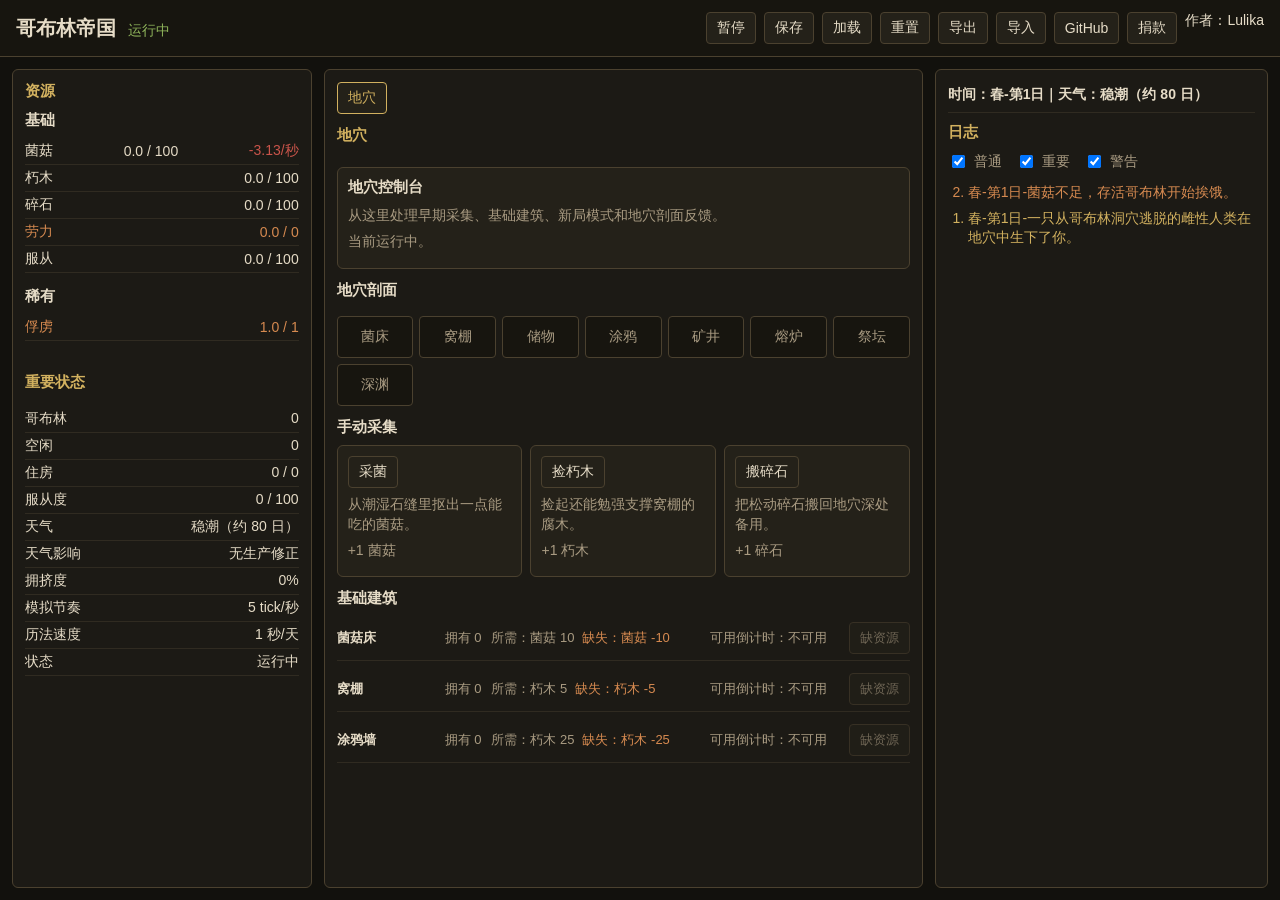
==== game/index.html @ 1c4b165a "天气系统" ====
<!doctype html>
<html lang="zh-CN">
<head>
    <meta charset="utf-8">
    <meta name="viewport" content="width=device-width, initial-scale=1">
    <title>哥布林帝国</title>
    <link rel="stylesheet" href="styles/main.css">
</head>
<body>
    <div class="app-shell">
        <header class="topbar">
            <div class="brand-block">
                <h1>哥布林帝国</h1>
                <span id="run-status" class="run-status">运行中</span>
            </div>
            <nav class="toolbar" aria-label="全局工具栏">
                <button id="pause-toggle" type="button">暂停</button>
                <button id="save-game" type="button">保存</button>
                <button id="load-game" type="button">加载</button>
                <button id="reset-save" type="button">重置</button>
                <button id="export-save" type="button">导出</button>
                <button id="import-save" type="button">导入</button>
                <a href="https://github.com/pokemonchw/goblin_empire" target="_blank" rel="noreferrer">GitHub</a>
                <a href="https://ifdian.net/a/byayoi" target="_blank" rel="noreferrer">捐款</a>
                <span>作者：Lulika</span>
            </nav>
        </header>

        <main class="layout">
            <aside class="panel sidebar-left" aria-label="资源与状态">
                <section>
                    <h2>资源</h2>
                    <div id="resource-list" class="resource-list"></div>
                </section>
                <section>
                    <h2>重要状态</h2>
                    <dl id="status-list" class="status-list"></dl>
                </section>
            </aside>

            <section class="panel center-stage" aria-label="管理标签页">
                <div id="tab-list" class="tab-list" role="tablist"></div>
                <div id="tab-content" class="tab-content"></div>
            </section>

            <aside class="panel sidebar-right" aria-label="日志与事件">
                <section>
                    <div id="log-date" class="log-date" aria-label="当前时间"></div>
                    <h2>日志</h2>
                    <label class="filter-row">
                        <input id="show-normal-logs" type="checkbox" checked>
                        普通
                    </label>
                    <label class="filter-row">
                        <input id="show-important-logs" type="checkbox" checked>
                        重要
                    </label>
                    <label class="filter-row">
                        <input id="show-warning-logs" type="checkbox" checked>
                        警告
                    </label>
                    <ol id="log-list" class="log-list"></ol>
                </section>
            </aside>
        </main>
    </div>

    <script src="scripts/contracts.js"></script>
    <script src="data/ids.js"></script>
    <script src="data/text.js"></script>
    <script src="systems/pricing.js"></script>
    <script src="data/definitions.js"></script>
    <script src="systems/calendar.js"></script>
    <script src="systems/weather.js"></script>
    <script src="state/initialState.js"></script>
    <script src="state/save.js"></script>
    <script src="systems/simulation.js"></script>
    <script src="systems/unlocks.js"></script>
    <script src="systems/policies.js"></script>
    <script src="systems/pacts.js"></script>
    <script src="systems/resources.js"></script>
    <script src="systems/buildings.js"></script>
    <script src="systems/population.js"></script>
    <script src="systems/jobs.js"></script>
    <script src="systems/technology.js"></script>
    <script src="systems/production.js"></script>
    <script src="systems/crafting.js"></script>
    <script src="systems/events.js"></script>
    <script src="systems/captives.js"></script>
    <script src="systems/diplomacy.js"></script>
    <script src="systems/raids.js"></script>
    <script src="systems/rituals.js"></script>
    <script src="systems/expeditions.js"></script>
    <script src="systems/prestige.js"></script>
    <script src="systems/challenges.js"></script>
    <script src="systems/resourceFlows.js"></script>
    <script src="ui/render.js"></script>
    <script src="ui/events.js"></script>
    <script src="scripts/main.js"></script>
</body>
</html>
---- game/styles/main.css ----
/* 地穴控制台整体布局：负责静态原型的三栏管理界面。 */
:root {
    --color-bg: #12110d;
    --color-panel: #1c1a15;
    --color-panel-soft: #242119;
    --color-border: #4b412f;
    --color-text: #e6dcc7;
    --color-muted: #a99b82;
    --color-accent: #8eb35a;
    --color-warn: #d68a50;
    --color-danger: #c9544a;
    --color-link: #d2b15f;
    --font-main: Arial, "Microsoft YaHei", sans-serif;
}

* {
    box-sizing: border-box;
}

body {
    margin: 0;
    min-height: 100vh;
    background: var(--color-bg);
    color: var(--color-text);
    font-family: var(--font-main);
    font-size: 14px;
}

button,
input {
    font: inherit;
}

button,
a {
    min-height: 32px;
    border: 1px solid var(--color-border);
    border-radius: 4px;
    background: var(--color-panel-soft);
    color: var(--color-text);
    text-decoration: none;
}

button {
    padding: 6px 10px;
    cursor: pointer;
    max-width: 100%;
    overflow-wrap: anywhere;
    white-space: normal;
}

button:disabled {
    cursor: not-allowed;
    color: var(--color-muted);
    opacity: 0.58;
}

a {
    display: inline-flex;
    align-items: center;
    padding: 0 10px;
}

a[aria-disabled="true"] {
    color: var(--color-muted);
    pointer-events: none;
}

h1,
h2,
h3 {
    margin: 0;
    font-weight: 700;
    letter-spacing: 0;
}

h1 {
    font-size: 20px;
}

h2 {
    margin-bottom: 10px;
    color: var(--color-link);
    font-size: 15px;
}

h3 {
    margin-bottom: 8px;
    font-size: 15px;
}

.app-shell {
    min-height: 100vh;
    display: flex;
    flex-direction: column;
}

.topbar {
    display: flex;
    align-items: center;
    justify-content: space-between;
    gap: 16px;
    padding: 12px 16px;
    border-bottom: 1px solid var(--color-border);
    background: #17150f;
}

.brand-block {
    display: flex;
    align-items: baseline;
    gap: 12px;
    min-width: 190px;
}

.run-status {
    color: var(--color-accent);
    white-space: nowrap;
}

.run-status.is-paused {
    color: var(--color-warn);
}

.toolbar {
    display: flex;
    flex-wrap: wrap;
    justify-content: flex-end;
    gap: 8px;
}

.layout {
    display: grid;
    grid-template-columns: minmax(210px, 0.9fr) minmax(360px, 1.8fr) minmax(240px, 1fr);
    gap: 12px;
    width: 100%;
    padding: 12px;
    flex: 1;
}

.panel {
    min-width: 0;
    border: 1px solid var(--color-border);
    border-radius: 6px;
    background: var(--color-panel);
    padding: 12px;
}

.sidebar-left,
.sidebar-right {
    display: flex;
    flex-direction: column;
    gap: 18px;
}

.resource-group {
    margin-bottom: 14px;
}

.resource-row,
.status-list div,
.effect-row,
.cost-row {
    display: flex;
    justify-content: space-between;
    gap: 12px;
    padding: 4px 0;
    border-bottom: 1px solid rgba(75, 65, 47, 0.45);
}

.resource-row {
    position: relative;
    align-items: center;
    outline: none;
}

.resource-row:focus-visible {
    box-shadow: 0 0 0 2px rgba(210, 177, 95, 0.45);
}

.resource-row.is-full {
    color: var(--color-warn);
}

.resource-tooltip {
    position: fixed;
    z-index: 20;
    display: none;
    width: min(360px, 70vw);
    max-width: 360px;
    max-height: calc(100vh - 20px);
    overflow-y: auto;
    border: 1px solid var(--color-border);
    border-radius: 6px;
    background: #17150f;
    padding: 10px;
    color: var(--color-text);
    box-shadow: 0 12px 28px rgba(0, 0, 0, 0.35);
    line-height: 1.45;
    pointer-events: none;
}

.resource-tooltip.is-tooltip-active {
    display: block;
}

.resource-tooltip h4 {
    margin: 0 0 8px;
    color: var(--color-link);
    font-size: 14px;
}

.resource-tooltip dl {
    margin: 0;
    display: grid;
    gap: 6px;
}

.resource-tooltip dl div {
    display: grid;
    grid-template-columns: 88px minmax(0, 1fr);
    gap: 8px;
}

.resource-tooltip dt {
    color: var(--color-muted);
}

.resource-tooltip dd {
    margin: 0;
    overflow-wrap: anywhere;
}

.captive-list {
    display: grid;
    gap: 8px;
}

.captive-row {
    display: grid;
    grid-template-columns: minmax(150px, 1.2fr) minmax(76px, 0.5fr) auto;
    align-items: center;
    gap: 10px;
    border: 1px solid rgba(75, 65, 47, 0.8);
    border-radius: 6px;
    background: rgba(20, 18, 13, 0.72);
    padding: 8px;
}

.captive-summary {
    display: grid;
    gap: 2px;
    min-width: 0;
}

.captive-summary strong,
.captive-summary span {
    min-width: 0;
    overflow-wrap: anywhere;
}

.captive-summary span,
.captive-cooldown {
    color: var(--color-muted);
}

.captive-actions {
    display: flex;
    flex-wrap: wrap;
    justify-content: flex-end;
    gap: 6px;
}

.captive-actions button {
    white-space: nowrap;
}

.captive-tooltip {
    z-index: 30;
}

.delta-positive {
    color: var(--color-accent);
}

.delta-negative {
    color: var(--color-danger);
}

.tab-list {
    display: flex;
    flex-wrap: wrap;
    gap: 8px;
    margin-bottom: 12px;
}

.tab-list button[aria-selected="true"] {
    border-color: var(--color-link);
    color: var(--color-link);
}

.tab-content {
    display: grid;
    gap: 12px;
}

.action-grid {
    display: grid;
    grid-template-columns: repeat(auto-fit, minmax(180px, 1fr));
    gap: 8px;
}

.action-card {
    min-width: 0;
    border: 1px solid var(--color-border);
    border-radius: 6px;
    background: var(--color-panel-soft);
    padding: 10px;
    overflow-wrap: anywhere;
}

.action-card p {
    margin: 6px 0;
    color: var(--color-muted);
    line-height: 1.45;
}

.building-list {
    display: grid;
    gap: 6px;
}

.building-row {
    position: relative;
    display: grid;
    grid-template-columns: minmax(130px, 0.9fr) minmax(180px, 1.3fr) minmax(128px, 0.8fr) auto;
    gap: 10px;
    align-items: center;
    min-height: 42px;
    border-bottom: 1px solid rgba(75, 65, 47, 0.45);
    padding: 6px 0;
    font-size: 13px;
    color: var(--color-text);
    outline: none;
}

.research-row {
    grid-template-columns: minmax(120px, 0.9fr) minmax(86px, 0.55fr) minmax(180px, 1.3fr) minmax(128px, 0.8fr) auto;
}

.building-row:focus-visible {
    box-shadow: 0 0 0 2px rgba(210, 177, 95, 0.45);
}

.building-main {
    display: flex;
    align-items: baseline;
    justify-content: space-between;
    gap: 10px;
    min-width: 0;
}

.building-main strong {
    overflow-wrap: anywhere;
}

.building-main span,
.research-line,
.building-cost,
.building-availability {
    color: var(--color-muted);
}

.research-line {
    min-width: 0;
    overflow-wrap: anywhere;
}

.building-cost {
    min-width: 0;
    overflow-wrap: anywhere;
}

.building-availability {
    white-space: nowrap;
}

.building-row.is-affordable .building-availability {
    color: var(--color-accent);
}

.building-tooltip {
    position: fixed;
    z-index: 25;
    display: none;
    width: min(380px, 70vw);
    max-width: 380px;
    max-height: calc(100vh - 20px);
    overflow-y: auto;
    border: 1px solid var(--color-border);
    border-radius: 6px;
    background: #17150f;
    padding: 10px;
    color: var(--color-text);
    box-shadow: 0 12px 28px rgba(0, 0, 0, 0.35);
    line-height: 1.45;
    pointer-events: none;
}

.building-tooltip.is-tooltip-active {
    display: block;
}

.building-tooltip h4 {
    margin: 0 0 8px;
    color: var(--color-link);
    font-size: 14px;
}

.building-tooltip dl {
    margin: 0;
    display: grid;
    gap: 6px;
}

.building-tooltip dl div {
    display: grid;
    grid-template-columns: 72px minmax(0, 1fr);
    gap: 8px;
}

.building-tooltip dt {
    color: var(--color-muted);
}

.building-tooltip dd {
    margin: 0;
    overflow-wrap: anywhere;
}

.building-missing {
    display: inline;
    margin-left: 8px;
    color: var(--color-warn);
    overflow-wrap: anywhere;
}

.cave-profile {
    display: grid;
    gap: 8px;
}

.cave-profile-grid {
    display: grid;
    grid-template-columns: repeat(auto-fit, minmax(76px, 1fr));
    gap: 6px;
}

.cave-cell {
    min-height: 42px;
    display: grid;
    place-items: center;
    border: 1px solid var(--color-border);
    border-radius: 4px;
    background: #17150f;
    color: var(--color-muted);
}

.cave-cell.is-active {
    border-color: var(--color-link);
    color: var(--color-text);
    background: #26301f;
}

.progress-row {
    display: grid;
    gap: 4px;
    margin: 8px 0;
    color: var(--color-muted);
}

.progress-row::after {
    content: "";
    height: 8px;
    border: 1px solid var(--color-border);
    border-radius: 4px;
    background: #17150f;
    grid-row: 2;
}

.progress-row span:last-child {
    display: block;
    height: 8px;
    max-width: 100%;
    border-radius: 4px;
    background: var(--color-accent);
    grid-row: 2;
    z-index: 1;
}

.filter-row {
    display: inline-flex;
    align-items: center;
    gap: 6px;
    margin-right: 10px;
    color: var(--color-muted);
}

.log-date {
    display: flex;
    justify-content: space-between;
    gap: 12px;
    margin-bottom: 10px;
    padding: 4px 0 8px;
    border-bottom: 1px solid rgba(75, 65, 47, 0.45);
    color: var(--color-text);
    font-weight: 700;
}

.log-list {
    display: flex;
    flex-direction: column-reverse;
    gap: 6px;
    margin: 12px 0 0;
    padding-left: 20px;
}

.log-list li {
    color: var(--color-muted);
    line-height: 1.4;
}

.log-list li[data-level="important"] {
    color: var(--color-link);
}

.log-list li[data-level="warning"] {
    color: var(--color-warn);
}

@media (max-width: 920px) {
    .topbar {
        align-items: flex-start;
        flex-direction: column;
    }

    .toolbar {
        justify-content: flex-start;
    }

    .layout {
        grid-template-columns: 1fr;
    }

    .resource-tooltip {
        width: min(100%, 360px);
    }

    .building-tooltip {
        width: min(320px, 75vw);
    }

    .building-row {
        grid-template-columns: 1fr;
        align-items: stretch;
    }

    .research-row {
        grid-template-columns: 1fr;
    }

    .building-availability {
        white-space: normal;
    }

    .building-row button {
        justify-self: start;
    }

    .captive-row {
        grid-template-columns: 1fr;
        align-items: stretch;
    }

    .captive-actions {
        justify-content: flex-start;
    }
}
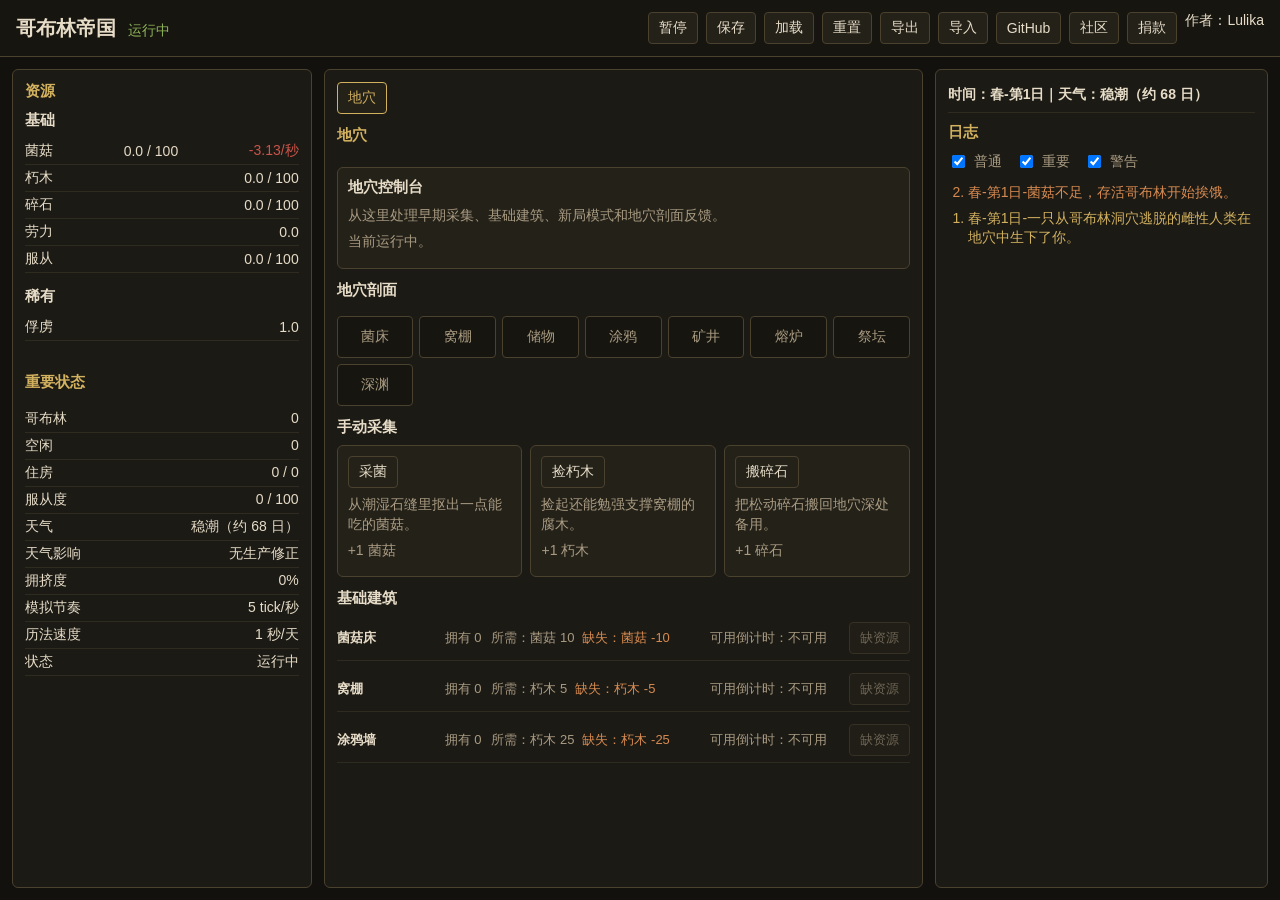
==== commit e2d91ef5: "增加社区按钮" ====
--- a/game/index.html
+++ b/game/index.html
@@ -21,6 +21,7 @@
                 <button id="export-save" type="button">导出</button>
                 <button id="import-save" type="button">导入</button>
                 <a href="https://github.com/pokemonchw/goblin_empire" target="_blank" rel="noreferrer">GitHub</a>
+                <a href="https://byayoi.org/" target="_blank" rel="noreferrer">社区</a>
                 <a href="https://ifdian.net/a/byayoi" target="_blank" rel="noreferrer">捐款</a>
                 <span>作者：Lulika</span>
             </nav>
--- a/game/styles/main.css
+++ b/game/styles/main.css
@@ -324,6 +324,117 @@
     line-height: 1.45;
 }
 
+.field-label {
+    display: grid;
+    gap: 4px;
+    margin: 8px 0;
+    color: var(--color-muted);
+}
+
+.field-label input {
+    width: min(100%, 120px);
+    min-height: 32px;
+    border: 1px solid var(--color-border);
+    border-radius: 4px;
+    background: var(--color-panel);
+    color: var(--color-text);
+    padding: 4px 8px;
+}
+
+.diplomacy-subtabs {
+    margin-bottom: 10px;
+}
+
+.location-world-list {
+    display: grid;
+    gap: 14px;
+}
+
+.location-world-section,
+.location-faction-section {
+    display: grid;
+    gap: 8px;
+}
+
+.location-world-section h3,
+.location-faction-section h4 {
+    margin: 0;
+}
+
+.location-faction-section h4 {
+    color: var(--color-muted);
+    font-size: 13px;
+}
+
+.location-list {
+    display: grid;
+    gap: 4px;
+}
+
+.location-row {
+    display: grid;
+    grid-template-columns: minmax(130px, 1fr) minmax(120px, 0.9fr) minmax(120px, 0.9fr) minmax(86px, 0.55fr) minmax(110px, 0.8fr) auto;
+    align-items: center;
+    min-height: 42px;
+    font-size: 13px;
+}
+
+.raid-location-row {
+    grid-template-columns: minmax(130px, 1fr) minmax(82px, 0.5fr) minmax(86px, 0.6fr) minmax(96px, 0.65fr) minmax(86px, 0.55fr) minmax(110px, 0.8fr) minmax(190px, 1.1fr) auto;
+}
+
+.location-main {
+    display: flex;
+    align-items: baseline;
+    justify-content: space-between;
+    gap: 10px;
+    min-width: 0;
+}
+
+.location-main strong,
+.location-main span,
+.location-row > span {
+    min-width: 0;
+    overflow-wrap: anywhere;
+}
+
+.location-main span,
+.location-row > span,
+.location-row .field-label {
+    color: var(--color-muted);
+}
+
+.location-row .field-label {
+    margin: 0;
+}
+
+.location-row .field-label input {
+    width: 86px;
+}
+
+.location-tooltip {
+    width: min(420px, 76vw);
+    max-width: 420px;
+}
+
+.raid-member-controls {
+    display: flex;
+    flex-wrap: wrap;
+    align-items: center;
+    gap: 6px;
+    min-width: 0;
+}
+
+.raid-member-controls button {
+    min-width: 34px;
+    padding: 4px 8px;
+}
+
+.raid-member-count {
+    color: var(--color-muted);
+    white-space: nowrap;
+}
+
 .building-list {
     display: grid;
     gap: 6px;
@@ -386,6 +497,22 @@
 
 .building-row.is-affordable .building-availability {
     color: var(--color-accent);
+}
+
+.building-actions {
+    display: flex;
+    flex-wrap: wrap;
+    gap: 6px;
+    justify-content: flex-end;
+}
+
+.building-actions button {
+    min-width: 56px;
+}
+
+.danger-button {
+    border-color: rgba(201, 84, 74, 0.7);
+    color: #f0b5ae;
 }
 
 .building-tooltip {
@@ -564,7 +691,9 @@
         align-items: stretch;
     }
 
-    .research-row {
+    .research-row,
+    .location-row,
+    .raid-location-row {
         grid-template-columns: 1fr;
     }
 
@@ -572,8 +701,9 @@
         white-space: normal;
     }
 
-    .building-row button {
+    .building-actions {
         justify-self: start;
+        justify-content: flex-start;
     }
 
     .captive-row {
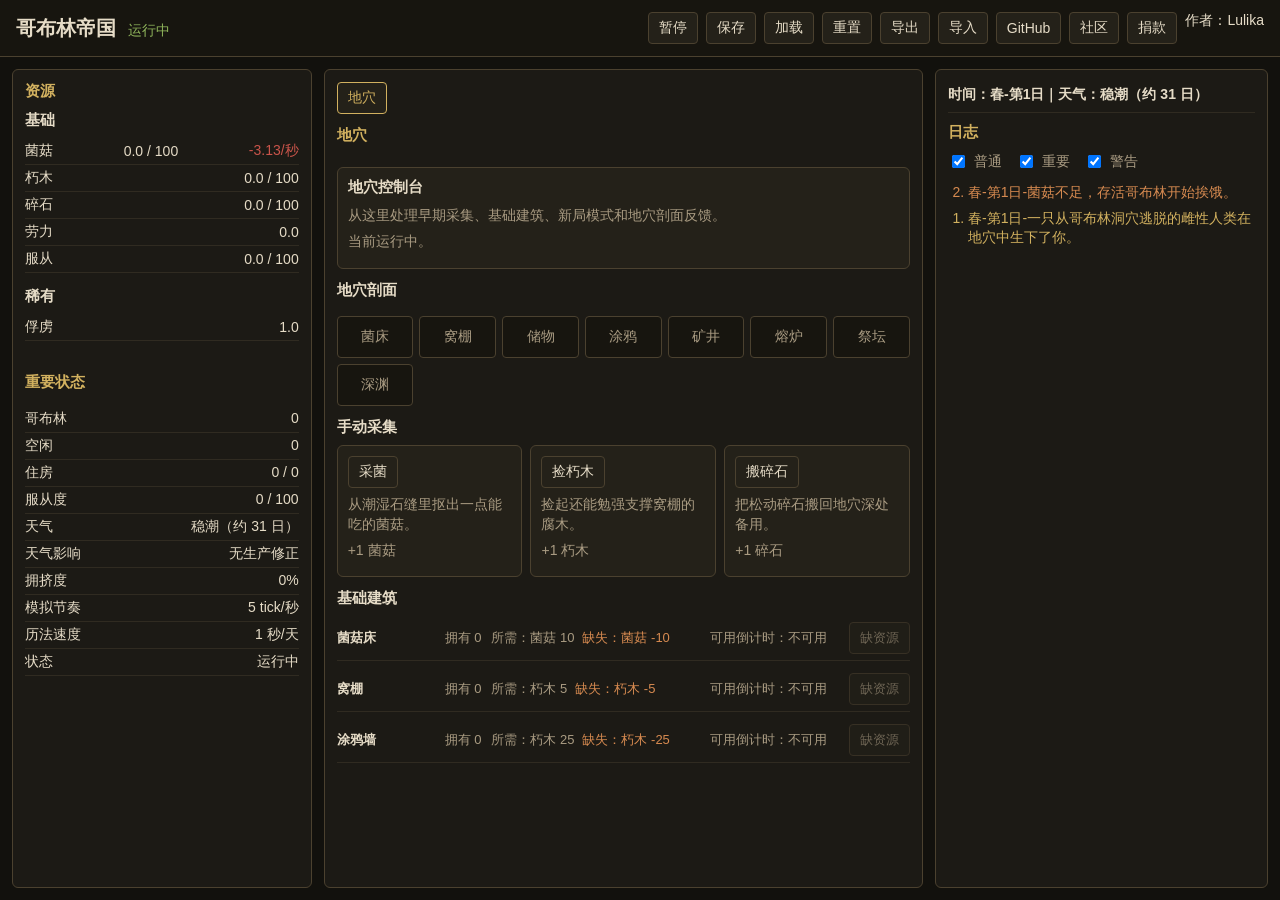
==== commit b0f26935: "优化交互" ====
--- a/game/index.html
+++ b/game/index.html
@@ -25,6 +25,14 @@
                 <a href="https://ifdian.net/a/byayoi" target="_blank" rel="noreferrer">捐款</a>
                 <span>作者：Lulika</span>
             </nav>
+            <div id="save-transfer-panel" class="save-transfer-panel" hidden>
+                <label for="save-transfer-text">存档文本</label>
+                <textarea id="save-transfer-text" rows="4" spellcheck="false"></textarea>
+                <div class="save-transfer-actions">
+                    <button id="apply-import-save" type="button">载入文本</button>
+                    <button id="close-save-transfer" type="button">收起</button>
+                </div>
+            </div>
         </header>
 
         <main class="layout">
--- a/game/styles/main.css
+++ b/game/styles/main.css
@@ -27,7 +27,8 @@
 }
 
 button,
-input {
+input,
+textarea {
     font: inherit;
 }
 
@@ -97,6 +98,7 @@
 
 .topbar {
     display: flex;
+    flex-wrap: wrap;
     align-items: center;
     justify-content: space-between;
     gap: 16px;
@@ -125,6 +127,41 @@
     display: flex;
     flex-wrap: wrap;
     justify-content: flex-end;
+    gap: 8px;
+}
+
+.save-transfer-panel {
+    display: grid;
+    grid-template-columns: minmax(0, 1fr) auto;
+    gap: 8px;
+    width: 100%;
+    align-items: end;
+}
+
+.save-transfer-panel[hidden] {
+    display: none;
+}
+
+.save-transfer-panel label {
+    grid-column: 1 / -1;
+    color: var(--color-link);
+    font-weight: 700;
+}
+
+.save-transfer-panel textarea {
+    width: 100%;
+    min-height: 86px;
+    resize: vertical;
+    border: 1px solid var(--color-border);
+    border-radius: 4px;
+    background: var(--color-panel-soft);
+    color: var(--color-text);
+    padding: 8px;
+}
+
+.save-transfer-actions {
+    display: flex;
+    flex-direction: column;
     gap: 8px;
 }
 
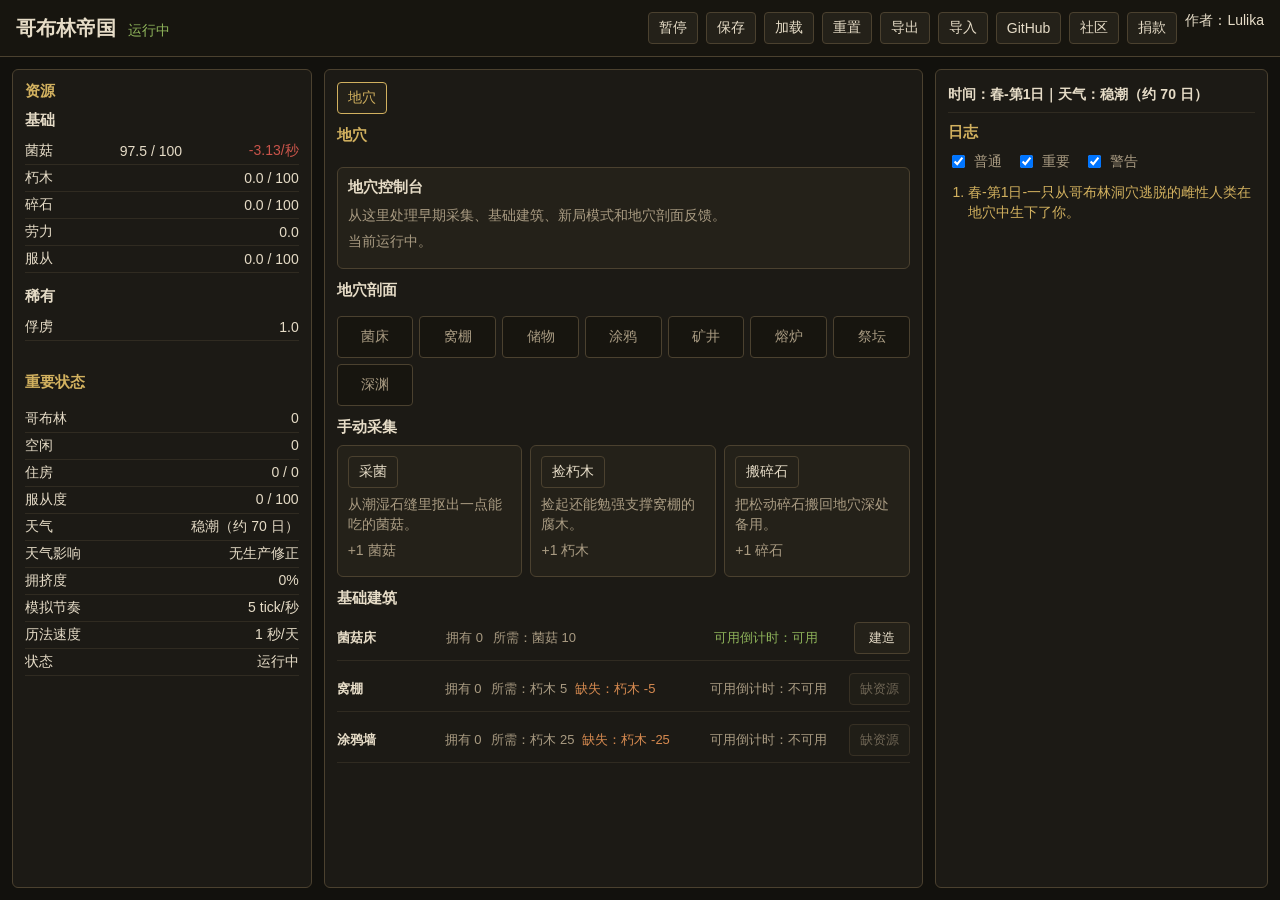
==== commit d578dd29: "战兽系统" ====
--- a/game/index.html
+++ b/game/index.html
@@ -96,6 +96,7 @@
     <script src="systems/crafting.js"></script>
     <script src="systems/events.js"></script>
     <script src="systems/captives.js"></script>
+    <script src="systems/warbeasts.js"></script>
     <script src="systems/diplomacy.js"></script>
     <script src="systems/raids.js"></script>
     <script src="systems/rituals.js"></script>
--- a/game/styles/main.css
+++ b/game/styles/main.css
@@ -410,14 +410,18 @@
 
 .location-row {
     display: grid;
-    grid-template-columns: minmax(130px, 1fr) minmax(120px, 0.9fr) minmax(120px, 0.9fr) minmax(86px, 0.55fr) minmax(110px, 0.8fr) auto;
-    align-items: center;
+    grid-template-columns: minmax(120px, 1fr) minmax(110px, 0.8fr) auto;
+    align-items: center;
+    gap: 8px;
+    width: 100%;
+    max-width: 100%;
+    min-width: 0;
     min-height: 42px;
     font-size: 13px;
 }
 
 .raid-location-row {
-    grid-template-columns: minmax(130px, 1fr) minmax(82px, 0.5fr) minmax(86px, 0.6fr) minmax(96px, 0.65fr) minmax(86px, 0.55fr) minmax(110px, 0.8fr) minmax(190px, 1.1fr) auto;
+    grid-template-columns: minmax(120px, 1fr) minmax(110px, 0.8fr) minmax(160px, auto);
 }
 
 .location-main {
@@ -452,6 +456,23 @@
 .location-tooltip {
     width: min(420px, 76vw);
     max-width: 420px;
+}
+
+.location-row > button[data-trade-faction-id] {
+    grid-column: -2 / -1;
+    justify-self: end;
+}
+
+.raid-location-actions {
+    display: flex;
+    flex-wrap: wrap;
+    justify-content: flex-end;
+    align-items: center;
+    gap: 8px;
+    grid-column: -2 / -1;
+    justify-self: end;
+    width: 100%;
+    min-width: 0;
 }
 
 .raid-member-controls {
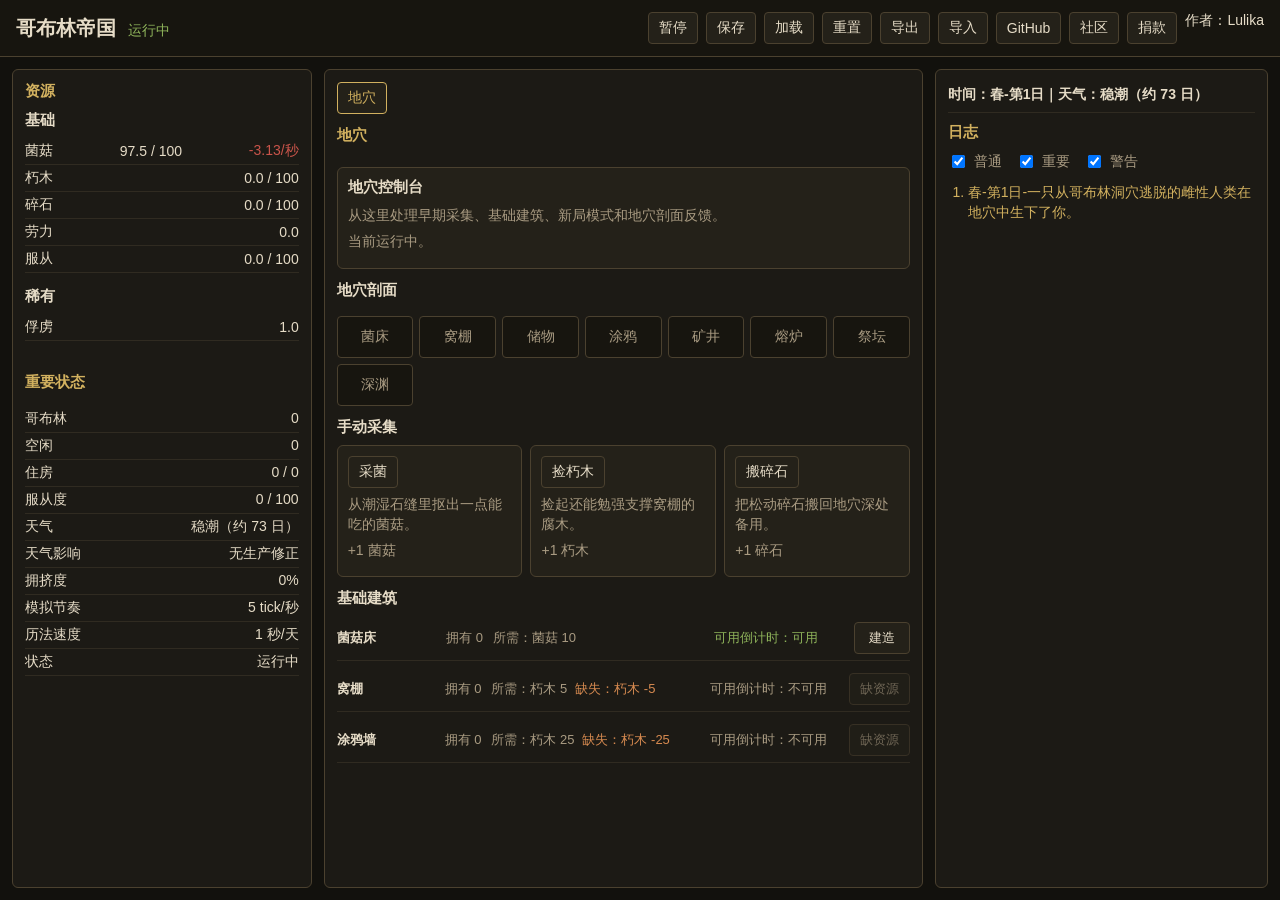
==== commit dedeba83: "信仰" ====
--- a/game/index.html
+++ b/game/index.html
@@ -81,6 +81,7 @@
     <script src="data/definitions.js"></script>
     <script src="systems/calendar.js"></script>
     <script src="systems/weather.js"></script>
+    <script src="systems/faith.js"></script>
     <script src="state/initialState.js"></script>
     <script src="state/save.js"></script>
     <script src="systems/simulation.js"></script>
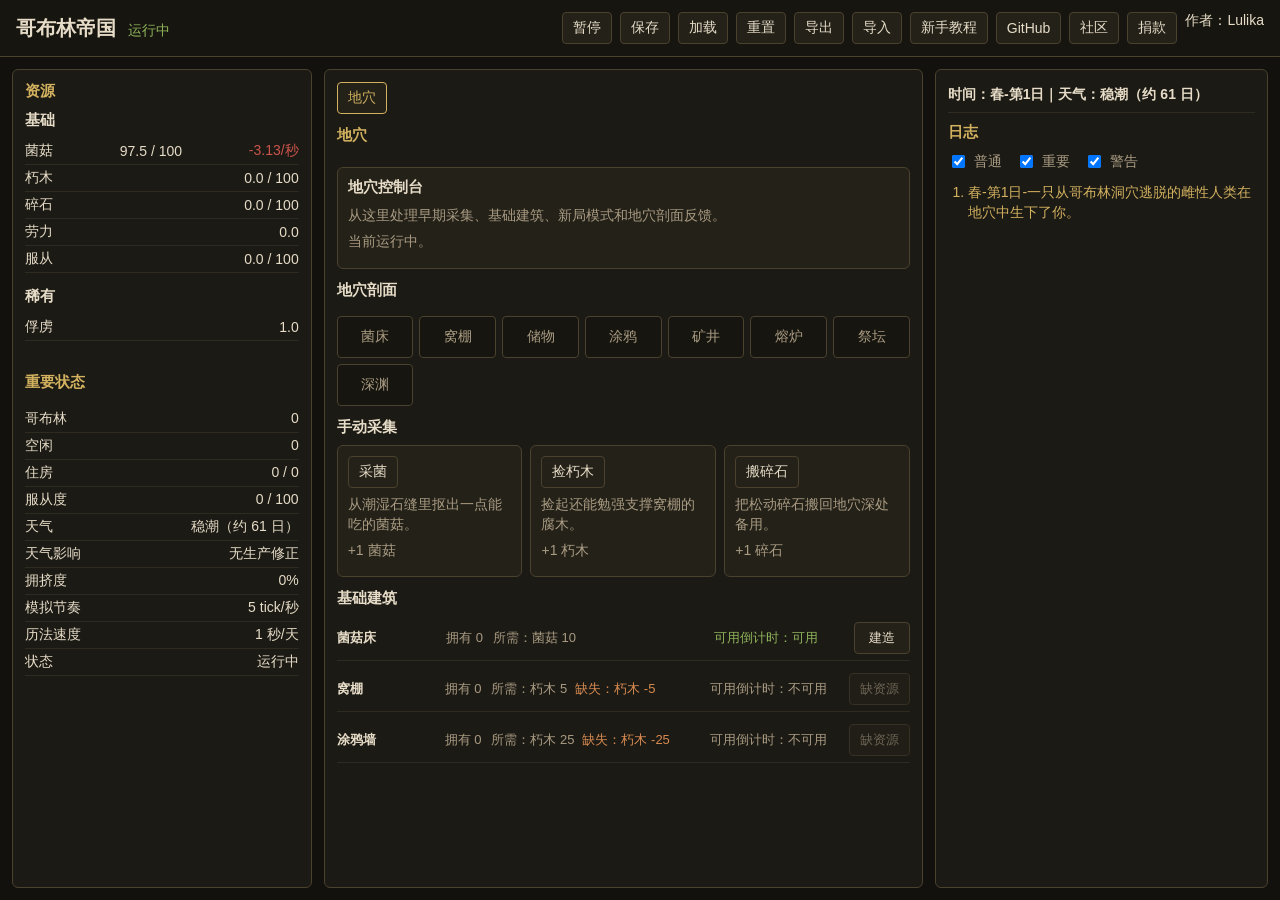
==== commit c1cb2ced: "新手教程" ====
--- a/game/index.html
+++ b/game/index.html
@@ -20,6 +20,7 @@
                 <button id="reset-save" type="button">重置</button>
                 <button id="export-save" type="button">导出</button>
                 <button id="import-save" type="button">导入</button>
+                <button id="open-tutorial" type="button">新手教程</button>
                 <a href="https://github.com/pokemonchw/goblin_empire" target="_blank" rel="noreferrer">GitHub</a>
                 <a href="https://byayoi.org/" target="_blank" rel="noreferrer">社区</a>
                 <a href="https://ifdian.net/a/byayoi" target="_blank" rel="noreferrer">捐款</a>
--- a/game/styles/main.css
+++ b/game/styles/main.css
@@ -361,6 +361,23 @@
     line-height: 1.45;
 }
 
+.tutorial-grid {
+    display: grid;
+    grid-template-columns: repeat(auto-fit, minmax(240px, 1fr));
+    gap: 10px;
+}
+
+.tutorial-card ol {
+    margin: 8px 0 0;
+    padding-left: 22px;
+    color: var(--color-text);
+    line-height: 1.55;
+}
+
+.tutorial-card li + li {
+    margin-top: 6px;
+}
+
 .field-label {
     display: grid;
     gap: 4px;
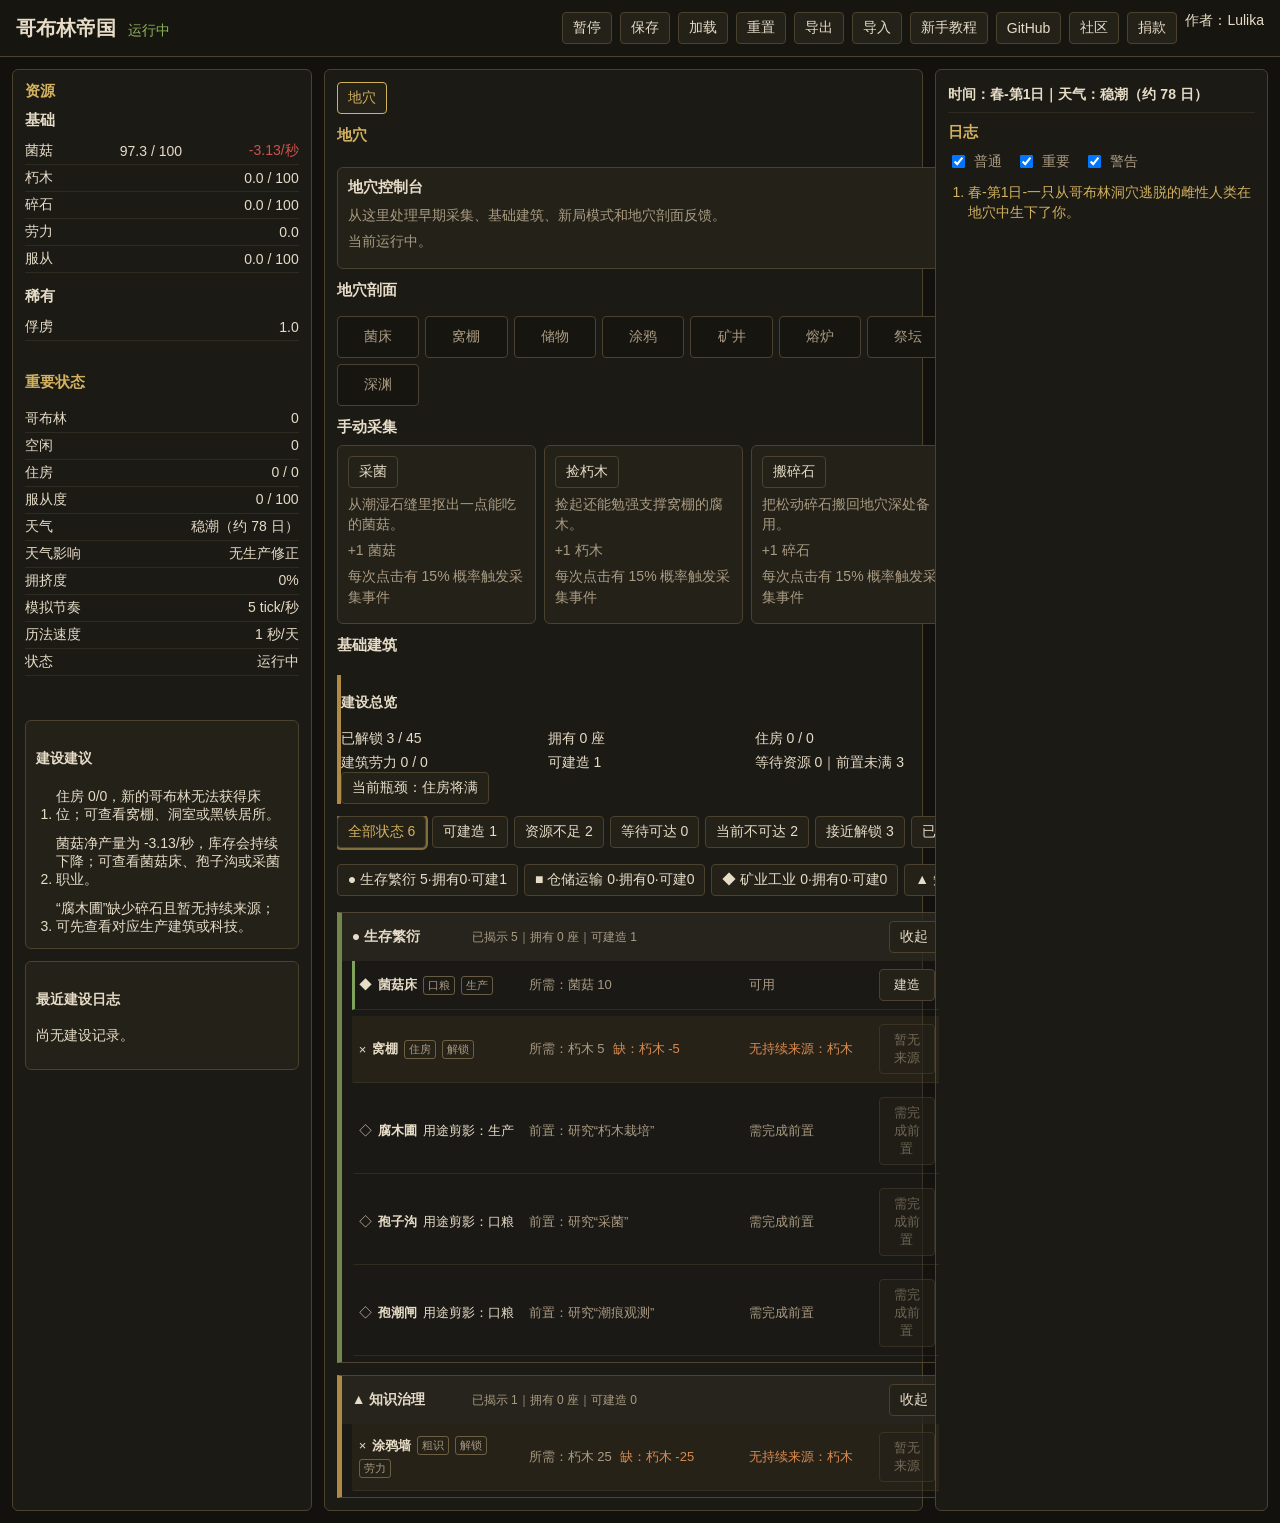
==== commit 665cb19a: "优化建筑面板" ====
--- a/game/index.html
+++ b/game/index.html
@@ -46,6 +46,7 @@
                     <h2>重要状态</h2>
                     <dl id="status-list" class="status-list"></dl>
                 </section>
+                <section id="sidebar-building-advice" class="sidebar-building-advice" hidden></section>
             </aside>
 
             <section class="panel center-stage" aria-label="管理标签页">
@@ -106,6 +107,7 @@
     <script src="systems/prestige.js"></script>
     <script src="systems/challenges.js"></script>
     <script src="systems/resourceFlows.js"></script>
+    <script src="systems/buildingView.js"></script>
     <script src="ui/render.js"></script>
     <script src="ui/events.js"></script>
     <script src="scripts/main.js"></script>
--- a/game/styles/main.css
+++ b/game/styles/main.css
@@ -10,11 +10,42 @@
     --color-warn: #d68a50;
     --color-danger: #c9544a;
     --color-link: #d2b15f;
+    --color-scrollbar-thumb: #746443;
+    --color-scrollbar-thumb-hover: #9a8250;
+    --color-scrollbar-track: #191711;
     --font-main: Arial, "Microsoft YaHei", sans-serif;
 }
 
 * {
     box-sizing: border-box;
+    scrollbar-color: var(--color-scrollbar-thumb) var(--color-scrollbar-track);
+    scrollbar-width: thin;
+}
+
+*::-webkit-scrollbar {
+    width: 10px;
+    height: 10px;
+}
+
+*::-webkit-scrollbar-track {
+    background: var(--color-scrollbar-track);
+    border: 1px solid rgba(75, 65, 47, 0.55);
+}
+
+*::-webkit-scrollbar-thumb {
+    min-width: 28px;
+    min-height: 28px;
+    border: 2px solid var(--color-scrollbar-track);
+    border-radius: 5px;
+    background: var(--color-scrollbar-thumb);
+}
+
+*::-webkit-scrollbar-thumb:hover {
+    background: var(--color-scrollbar-thumb-hover);
+}
+
+*::-webkit-scrollbar-corner {
+    background: var(--color-scrollbar-track);
 }
 
 body {
@@ -28,7 +59,8 @@
 
 button,
 input,
-textarea {
+textarea,
+select {
     font: inherit;
 }
 
@@ -128,6 +160,31 @@
     flex-wrap: wrap;
     justify-content: flex-end;
     gap: 8px;
+}
+
+.toolbar input[type="search"] {
+    min-width: min(220px, 100%);
+    min-height: 32px;
+    border: 1px solid var(--color-border);
+    border-radius: 4px;
+    outline: none;
+    padding: 6px 10px;
+    background: var(--color-panel-soft);
+    color: var(--color-text);
+}
+
+.toolbar input[type="search"]::placeholder {
+    color: var(--color-muted);
+    opacity: 0.82;
+}
+
+.toolbar input[type="search"]:hover {
+    border-color: #746443;
+}
+
+.toolbar input[type="search"]:focus-visible {
+    border-color: var(--color-link);
+    box-shadow: 0 0 0 2px rgba(210, 177, 95, 0.28);
 }
 
 .save-transfer-panel {
@@ -561,6 +618,330 @@
     overflow-wrap: anywhere;
 }
 
+/* 研究图谱：桌面端以路线为泳道、时代为有限四列，移动端自然转为纵向节点链。 */
+.research-overview {
+    border-left: 4px solid #b08a45;
+}
+
+.research-line-navigation {
+    display: grid;
+    grid-template-columns: repeat(3, minmax(180px, 1fr));
+    gap: 8px;
+    margin: 10px 0 14px;
+}
+
+.research-line-chip {
+    border-left: 5px solid var(--research-line-color, #7f7663);
+    text-align: left;
+}
+
+.research-line-chip.is-selected {
+    box-shadow: 0 0 0 2px var(--research-line-color, #b08a45);
+}
+
+.research-survival {
+    --research-line-color: #73864b;
+}
+
+.research-industry {
+    --research-line-color: #a4653f;
+}
+
+.research-order {
+    --research-line-color: #b08a45;
+}
+
+.research-warfare {
+    --research-line-color: #934b43;
+}
+
+.research-mysticism {
+    --research-line-color: #785a8e;
+}
+
+.research-abyss {
+    --research-line-color: #437b7a;
+}
+
+.research-graph {
+    display: grid;
+    gap: 12px;
+    min-width: 0;
+    overflow-x: visible;
+    position: relative;
+}
+
+.research-connections {
+    position: absolute;
+    top: 0;
+    left: 0;
+    z-index: 1;
+    overflow: visible;
+    pointer-events: none;
+}
+
+.research-connection {
+    fill: none;
+    stroke: #b9a36e;
+    stroke-width: 2px;
+    stroke-linecap: round;
+    opacity: 0.82;
+}
+
+.research-connection.is-alternative {
+    stroke-dasharray: 5 4;
+}
+
+.research-lane {
+    display: grid;
+    grid-template-columns: minmax(150px, 0.7fr) repeat(4, minmax(220px, 1fr));
+    min-width: 0;
+    width: 100%;
+    overflow-x: auto;
+    padding-bottom: 4px;
+    border: 1px solid rgba(104, 91, 68, 0.65);
+    border-left: 5px solid var(--research-line-color);
+    background: rgba(27, 25, 22, 0.45);
+    position: relative;
+}
+
+.research-lane > .research-lane-heading,
+.research-lane > .research-era-column {
+    cursor: grab;
+}
+
+.research-lane .research-card {
+    cursor: default;
+}
+
+.research-lane.is-dragging,
+.research-lane.is-dragging > .research-lane-heading,
+.research-lane.is-dragging > .research-era-column {
+    cursor: grabbing;
+    user-select: none;
+}
+
+.research-lane.is-dragging .research-card,
+.research-lane.is-dragging .research-card * {
+    cursor: grabbing;
+}
+
+.research-lane-heading,
+.research-era-column {
+    padding: 10px;
+}
+
+.research-lane-heading {
+    display: flex;
+    flex-direction: column;
+    gap: 6px;
+    position: sticky;
+    left: 0;
+    /* 固定路线介绍必须始终盖住横向滚入其区域的科技卡片，包括悬停和键盘聚焦态。 */
+    z-index: 30;
+    background: #25231f;
+    box-shadow: 8px 0 10px -10px rgba(0, 0, 0, 0.9);
+}
+
+.research-lane-heading strong {
+    color: var(--research-line-color);
+}
+
+.research-lane-heading span,
+.research-era-column > p {
+    color: var(--color-muted);
+    font-size: 12px;
+}
+
+.research-era-column {
+    display: flex;
+    flex-direction: column;
+    gap: 8px;
+    border-left: 1px solid rgba(104, 91, 68, 0.35);
+}
+
+.research-era-column > h4 {
+    position: sticky;
+    top: 0;
+    z-index: 1;
+    margin: 0;
+    padding-bottom: 5px;
+    border-bottom: 1px solid rgba(104, 91, 68, 0.45);
+    background: #23211d;
+    color: var(--color-muted);
+    font-size: 12px;
+}
+
+.research-card {
+    display: grid;
+    gap: 6px;
+    border: 1px solid rgba(118, 105, 79, 0.75);
+    border-left: 4px solid var(--research-line-color);
+    border-radius: 3px;
+    padding: 9px;
+    background: linear-gradient(135deg, rgba(58, 53, 44, 0.92), rgba(38, 36, 31, 0.96));
+    font-size: 12px;
+    outline: none;
+    position: relative;
+    z-index: 2;
+}
+
+.research-card:focus-visible {
+    box-shadow: 0 0 0 2px rgba(210, 177, 95, 0.55);
+}
+
+.research-card header {
+    display: flex;
+    justify-content: space-between;
+    gap: 8px;
+}
+
+.research-card header strong {
+    font-size: 15px;
+}
+
+.research-card header span,
+.research-card p {
+    margin: 0;
+    color: var(--color-muted);
+}
+
+.research-card-cost span {
+    display: block;
+    color: #d98778;
+}
+
+.research-card.is-preview {
+    border-style: dashed;
+    filter: saturate(0.55);
+}
+
+.research-card.is-unaffordable {
+    border-bottom-color: #9c5c50;
+}
+
+.research-card.is-available {
+    box-shadow: 0 0 12px color-mix(in srgb, var(--research-line-color) 45%, transparent);
+}
+
+.research-card.is-researched {
+    background: linear-gradient(135deg, rgba(69, 64, 51, 0.95), rgba(43, 42, 34, 0.98));
+    opacity: 0.82;
+}
+
+.research-card.is-unknown {
+    border-style: dotted;
+    filter: grayscale(1);
+    opacity: 0.48;
+}
+
+/* 当前卡片必须连同其浮窗一起高于后绘制节点；同时解除状态滤镜对 fixed 浮窗的包含块限制。 */
+.research-card:hover,
+.research-card:focus-within,
+.research-card.is-relations-open {
+    z-index: 26;
+    filter: none;
+    opacity: 1;
+}
+
+.research-card.is-newly-researched {
+    animation: research-complete-pulse 300ms ease-out;
+}
+
+@keyframes research-complete-pulse {
+    0% { box-shadow: 0 0 0 0 var(--research-line-color); }
+    100% { box-shadow: 0 0 0 8px transparent; }
+}
+
+@media (prefers-reduced-motion: reduce) {
+    .research-card.is-newly-researched {
+        animation: none;
+    }
+}
+
+.research-card.is-milestone {
+    border-width: 2px 2px 2px 6px;
+}
+
+.research-card.is-compact {
+    padding: 7px;
+}
+
+.research-specialization-group {
+    display: grid;
+    gap: 8px;
+}
+
+.research-specialization-group > .research-card:not(.research-specialization-card) {
+    margin-left: 12px;
+}
+
+.research-prerequisite-link {
+    border-style: dashed;
+    color: var(--color-muted);
+}
+
+/* 研究关联浮框：前置与后置分别锚定按钮左右，保持图谱节点扫描方向。 */
+.research-relations {
+    position: relative;
+    display: flex;
+    justify-content: center;
+}
+
+.research-relations-toggle {
+    width: 100%;
+    max-width: 180px;
+    border-style: dashed;
+}
+
+.research-relations-popover {
+    position: fixed;
+    z-index: 40;
+    width: max-content;
+    min-width: 150px;
+    max-width: 230px;
+    padding: 10px;
+    border: 1px solid rgba(190, 163, 105, 0.75);
+    border-radius: 4px;
+    background: rgba(28, 26, 22, 0.9);
+    box-shadow: 0 8px 24px rgba(0, 0, 0, 0.42);
+    backdrop-filter: blur(3px);
+}
+
+.research-relations-popover[hidden] {
+    display: none;
+}
+
+.research-relations-list {
+    display: grid;
+    gap: 6px;
+    margin-top: 7px;
+}
+
+.research-relations-list button {
+    width: 100%;
+    text-align: left;
+}
+
+.research-relations.is-open ~ .research-tooltip {
+    display: none;
+}
+
+@media (max-width: 760px) {
+    .research-relations-popover {
+        width: min(42vw, 230px);
+    }
+}
+
+.research-graph.is-list-view {
+    grid-template-columns: repeat(auto-fill, minmax(230px, 1fr));
+    overflow-x: visible;
+}
+
+.research-graph.is-list-view .research-card {
+    min-width: 0;
+}
+
 .building-cost {
     min-width: 0;
     overflow-wrap: anywhere;
@@ -612,6 +993,10 @@
     display: block;
 }
 
+.research-tooltip {
+    border-color: var(--research-line-color);
+}
+
 .building-tooltip h4 {
     margin: 0 0 8px;
     color: var(--color-link);
@@ -644,6 +1029,247 @@
     margin-left: 8px;
     color: var(--color-warn);
     overflow-wrap: anywhere;
+}
+
+/* 建筑工作台：总览、筛选、路线导航、六区建筑行与建设参谋共同组成高频管理界面。 */
+.building-workspace {
+    display: grid;
+    gap: 12px;
+}
+
+.building-overview {
+    border-left: 4px solid #b08a45;
+}
+
+.building-overview-metrics {
+    display: grid;
+    grid-template-columns: repeat(3, minmax(140px, 1fr));
+    gap: 6px 12px;
+}
+
+.building-filter-bar,
+.building-route-navigation {
+    display: flex;
+    gap: 6px;
+    overflow-x: auto;
+    padding-bottom: 4px;
+}
+
+.building-filter-bar button,
+.building-route-navigation button {
+    flex: 0 0 auto;
+    white-space: nowrap;
+}
+
+.building-filter-bar [aria-pressed="true"],
+.building-route-navigation [aria-pressed="true"] {
+    box-shadow: 0 0 0 2px rgba(210, 177, 95, 0.55);
+    color: var(--color-link);
+}
+
+.building-filter-bar select {
+    margin-left: auto;
+    min-width: 112px;
+    min-height: 32px;
+    border: 1px solid var(--color-border);
+    border-radius: 4px;
+    background: var(--color-panel-soft);
+    padding: 5px 28px 5px 10px;
+    color: var(--color-text);
+    cursor: pointer;
+    color-scheme: dark;
+}
+
+.building-filter-bar select:hover,
+.building-filter-bar select:focus-visible {
+    border-color: var(--color-link);
+    outline: none;
+    box-shadow: 0 0 0 2px rgba(210, 177, 95, 0.35);
+}
+
+.building-filter-bar select option {
+    background: var(--color-panel-soft);
+    color: var(--color-text);
+}
+
+.building-workspace-body {
+    display: block;
+}
+
+.building-route-groups,
+.building-adviser {
+    display: grid;
+    gap: 12px;
+    min-width: 0;
+}
+
+.building-route-group {
+    border: 1px solid rgba(104, 91, 68, 0.65);
+    border-left: 5px solid #7f7663;
+    background: rgba(27, 25, 22, 0.35);
+}
+
+.building-route-survival { border-left-color: #73864b; }
+.building-route-storage { border-left-color: #8a7450; }
+.building-route-industry { border-left-color: #a4653f; }
+.building-route-governance { border-left-color: #b08a45; }
+.building-route-military { border-left-color: #934b43; }
+.building-route-abyss { border-left-color: #437b7a; }
+
+.building-route-heading {
+    display: grid;
+    grid-template-columns: minmax(110px, auto) minmax(160px, 1fr) auto;
+    gap: 10px;
+    align-items: center;
+    padding: 8px 10px;
+    background: rgba(45, 41, 34, 0.72);
+}
+
+.building-route-heading span {
+    color: var(--color-muted);
+    font-size: 12px;
+}
+
+.building-route-group .building-list {
+    padding: 0 10px 6px;
+}
+
+.building-route-group .building-row {
+    grid-template-columns: minmax(170px, 1fr) minmax(220px, 1.35fr) minmax(130px, 0.7fr) minmax(118px, auto);
+    border-left: 3px solid transparent;
+    padding: 8px 4px;
+}
+
+.building-identity {
+    display: flex;
+    flex-wrap: wrap;
+    gap: 4px 6px;
+    align-items: center;
+}
+
+.building-effect-tag {
+    border: 1px solid rgba(145, 128, 91, 0.65);
+    border-radius: 3px;
+    padding: 1px 4px;
+    color: var(--color-muted);
+    font-size: 11px;
+}
+
+.building-status-available {
+    border-left-color: #7fa35b !important;
+}
+
+.building-status-blocked,
+.building-status-preview {
+    border-left-style: dashed !important;
+}
+
+.building-status-blocked .building-availability,
+.building-destroy-confirmation {
+    color: var(--color-warn);
+}
+
+.building-row.is-milestone {
+    background: rgba(176, 138, 69, 0.08);
+}
+
+.building-destroy-confirmation {
+    flex-basis: 100%;
+    font-size: 12px;
+}
+
+.building-adviser {
+    position: sticky;
+    top: 8px;
+}
+
+.sidebar-building-advice {
+    position: sticky;
+    top: 8px;
+    z-index: 5;
+    display: grid;
+    gap: 12px;
+    margin-top: 12px;
+}
+
+.building-adviser .card,
+.sidebar-building-advice .card {
+    border: 1px solid var(--color-border);
+    border-radius: 6px;
+    background: var(--color-panel-soft);
+    padding: 10px;
+}
+
+.sidebar-building-advice ol {
+    margin: 6px 0 0;
+    padding-left: 20px;
+}
+
+.sidebar-building-advice li + li {
+    margin-top: 7px;
+}
+
+.sidebar-building-advice button {
+    width: 100%;
+    border: 0;
+    padding: 2px 0;
+    background: transparent;
+    color: var(--color-text);
+    text-align: left;
+    white-space: normal;
+}
+
+.building-adviser ol {
+    margin: 6px 0 0;
+    padding-left: 20px;
+}
+
+.building-adviser li + li {
+    margin-top: 7px;
+}
+
+@media (max-width: 1600px) {
+    .building-adviser {
+        position: static;
+    }
+
+    .building-route-group .building-row {
+        grid-template-columns: minmax(160px, 1fr) minmax(210px, 1.3fr) minmax(120px, 0.7fr) auto;
+    }
+}
+
+@media (max-width: 760px) {
+    .building-overview-metrics,
+    .building-adviser {
+        grid-template-columns: 1fr;
+    }
+
+    .building-route-heading {
+        grid-template-columns: 1fr auto;
+    }
+
+    .building-route-heading span {
+        grid-column: 1 / -1;
+        grid-row: 2;
+    }
+
+    .building-route-group .building-row {
+        display: grid;
+        grid-template-columns: 1fr auto;
+        gap: 6px 10px;
+        padding: 10px 4px;
+    }
+
+    .building-route-group .building-identity,
+    .building-route-group .building-cost,
+    .building-route-group .building-actions {
+        grid-column: 1 / -1;
+    }
+
+    .building-route-group .building-actions {
+        justify-content: flex-start;
+    }
+
 }
 
 .cave-profile {
@@ -772,6 +1398,28 @@
         grid-template-columns: 1fr;
     }
 
+    .research-line-navigation {
+        grid-template-columns: 1fr;
+    }
+
+    .research-graph {
+        overflow-x: visible;
+    }
+
+    .research-lane {
+        grid-template-columns: 1fr;
+        min-width: 0;
+    }
+
+    .research-lane-heading {
+        position: static;
+    }
+
+    .research-era-column {
+        border-top: 1px solid rgba(104, 91, 68, 0.35);
+        border-left: 0;
+    }
+
     .building-availability {
         white-space: normal;
     }
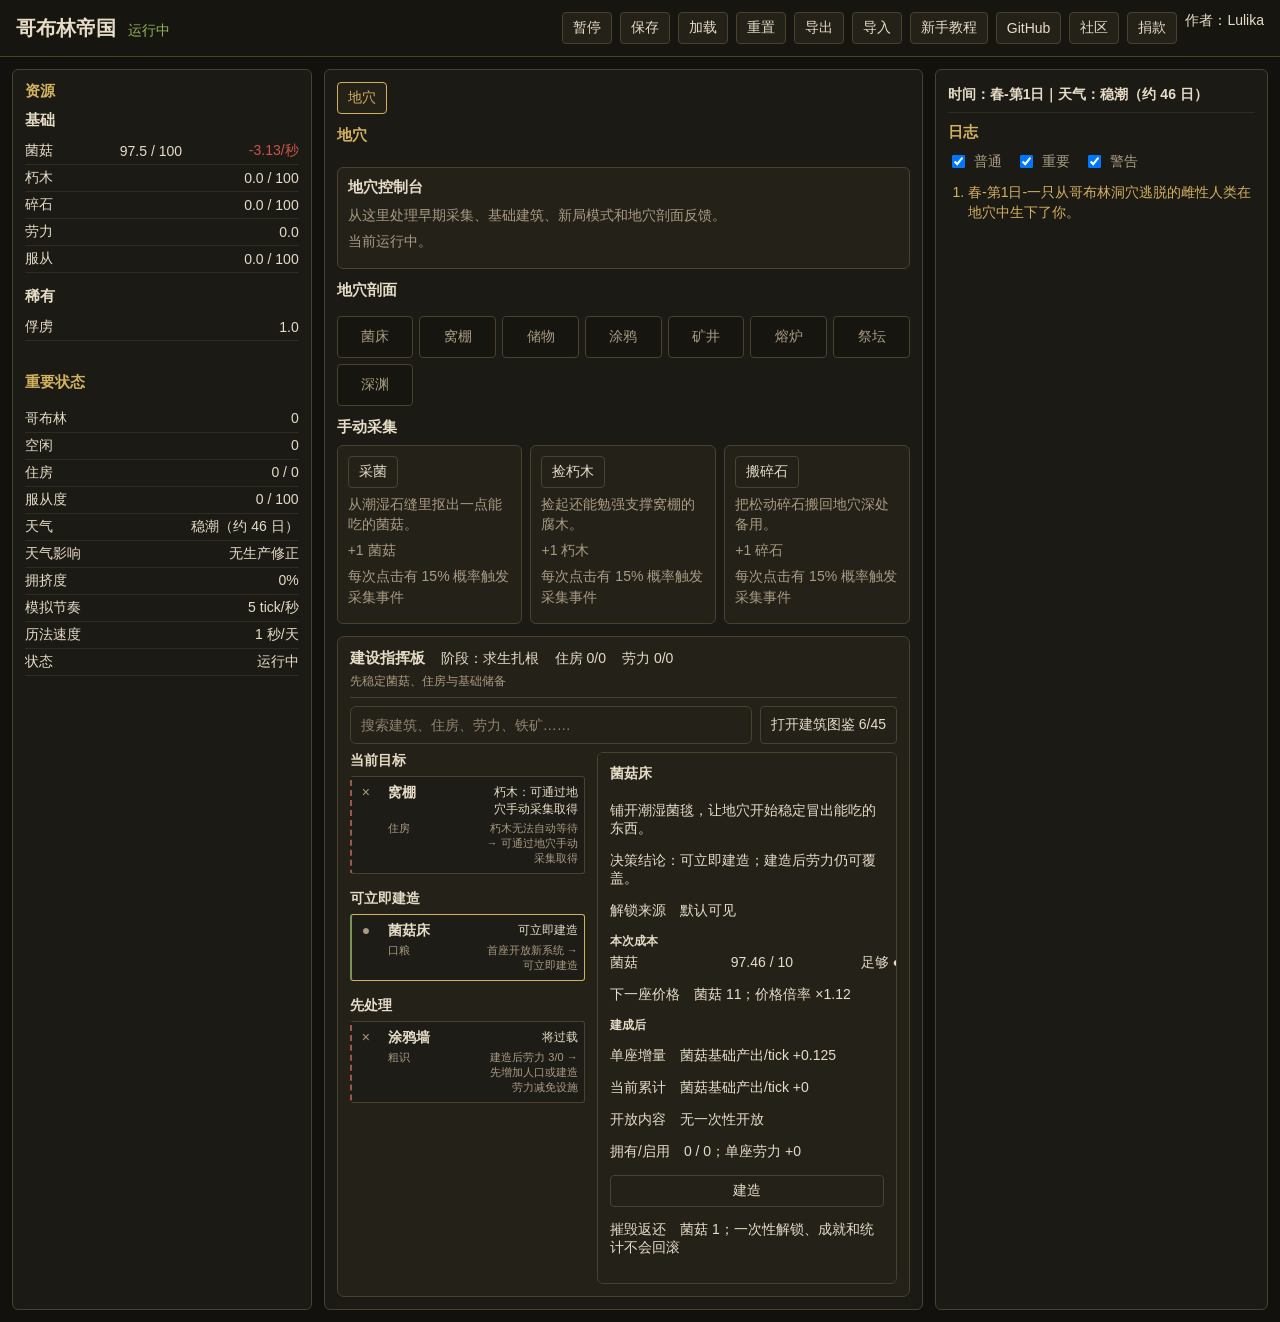
==== commit 5e3b14ec: "重构建筑和科研面板，增加推荐引导" ====
--- a/game/index.html
+++ b/game/index.html
@@ -108,6 +108,8 @@
     <script src="systems/challenges.js"></script>
     <script src="systems/resourceFlows.js"></script>
     <script src="systems/buildingView.js"></script>
+    <script src="systems/buildingDecisions.js"></script>
+    <script src="systems/researchDecisions.js"></script>
     <script src="ui/render.js"></script>
     <script src="ui/events.js"></script>
     <script src="scripts/main.js"></script>
--- a/game/styles/main.css
+++ b/game/styles/main.css
@@ -162,29 +162,48 @@
     gap: 8px;
 }
 
+.game-search-input,
 .toolbar input[type="search"] {
+    appearance: none;
+    width: 100%;
     min-width: min(220px, 100%);
-    min-height: 32px;
+    height: 38px;
     border: 1px solid var(--color-border);
-    border-radius: 4px;
+    border-radius: 6px;
     outline: none;
-    padding: 6px 10px;
+    padding: 8px 34px 8px 10px;
     background: var(--color-panel-soft);
     color: var(--color-text);
-}
-
+    caret-color: var(--color-link);
+    font: inherit;
+    line-height: 1.25;
+    transition: border-color 140ms ease, box-shadow 140ms ease, background-color 140ms ease;
+}
+
+.game-search-input::placeholder,
 .toolbar input[type="search"]::placeholder {
     color: var(--color-muted);
     opacity: 0.82;
 }
 
+.game-search-input:hover,
 .toolbar input[type="search"]:hover {
     border-color: #746443;
-}
-
+    background: #302d27;
+}
+
+.game-search-input:focus-visible,
 .toolbar input[type="search"]:focus-visible {
     border-color: var(--color-link);
     box-shadow: 0 0 0 2px rgba(210, 177, 95, 0.28);
+}
+
+.game-search-input::-webkit-search-cancel-button,
+.toolbar input[type="search"]::-webkit-search-cancel-button {
+    width: 16px;
+    height: 16px;
+    cursor: pointer;
+    filter: invert(78%) sepia(16%) saturate(575%) hue-rotate(358deg) brightness(90%);
 }
 
 .save-transfer-panel {
@@ -623,6 +642,42 @@
     border-left: 4px solid #b08a45;
 }
 
+/* 研究工作台：复用建筑目录的单列扫描与固定检查器。 */
+.research-workspace, .research-catalog, .research-route-groups, .research-catalog-list, .research-inspector { display: grid; gap: 9px; }
+.research-command-toolbar { display: flex; gap: 8px; }
+.research-command-toolbar input { min-width: 0; }
+.research-command-body { display: grid; grid-template-columns: minmax(0, 58fr) minmax(280px, 42fr); gap: 14px; align-items: start; }
+.research-catalog-filters { display: flex; gap: 6px; overflow-x: auto; padding-bottom: 3px; }
+.research-catalog-filters button { flex: 0 0 auto; }
+.research-catalog-filters button[aria-pressed="true"] { border-color: #c8a65f; color: #efd58e; }
+.research-decision-queue, .research-decision-section { display: grid; gap: 8px; }
+.research-decision-queue > p, .research-decision-section h4, .research-decision-section p { margin: 0; }
+.research-decision-section { padding: 9px; border-left: 5px solid #8e7548; background: rgba(27, 25, 22, 0.45); }
+.research-catalog-route { border-left: 5px solid var(--research-line-color, #7f7663); padding: 9px; background: rgba(27, 25, 22, 0.45); }
+.research-catalog-route h4, .research-catalog-route > p { margin: 0 0 6px; }
+.research-catalog-route > p, .research-catalog-slip small { color: var(--color-muted); font-size: 12px; }
+.research-slip-entry { position: relative; }
+.research-catalog-slip { display: grid; grid-template-columns: 24px minmax(120px, 1fr) auto; gap: 4px 10px; width: 100%; padding: 8px 10px; border-left: 4px solid var(--research-line-color, #7f7663); text-align: left; }
+.research-catalog-slip small:first-of-type { grid-column: 2; }
+.research-catalog-slip small:last-of-type { grid-column: 3; text-align: right; }
+.research-catalog-slip .research-decision-explanation { grid-column: 2 / -1; text-align: left; }
+.research-catalog-slip[aria-current="true"] { box-shadow: 0 0 0 2px var(--research-line-color, #b08a45); }
+.research-catalog-slip.is-preview { border-style: dashed; opacity: 0.72; }
+.research-catalog-slip.is-available { border-bottom-color: #789356; }
+.research-inspector { position: sticky; top: 8px; border: 1px solid rgba(118, 105, 79, 0.75); border-left: 5px solid var(--research-line-color, #7f7663); padding: 12px; background: #25231f; }
+.research-inspector h3, .research-inspector p, .research-inspector dl { margin: 0; }
+.research-inspector dl { display: grid; gap: 7px; }
+.research-inspector dl div { display: grid; grid-template-columns: 82px 1fr; gap: 8px; }
+.research-inspector dt { color: var(--color-muted); }
+.research-inspector-relations { display: flex; flex-wrap: wrap; gap: 6px; }
+
+@media (max-width: 760px) {
+    .research-command-body { grid-template-columns: 1fr; }
+    .research-inspector { position: static; }
+    .research-catalog-slip { grid-template-columns: 22px minmax(0, 1fr); }
+    .research-catalog-slip > span:nth-of-type(2), .research-catalog-slip small:last-of-type { grid-column: 2; text-align: left; }
+}
+
 .research-line-navigation {
     display: grid;
     grid-template-columns: repeat(3, minmax(180px, 1fr));
@@ -1031,10 +1086,292 @@
     overflow-wrap: anywhere;
 }
 
-/* 建筑工作台：总览、筛选、路线导航、六区建筑行与建设参谋共同组成高频管理界面。 */
+/* 建设指挥板：决策队列、建筑图鉴与固定检查器共同组成高频管理界面。 */
 .building-workspace {
     display: grid;
+    gap: 8px;
+    border: 1px solid var(--color-border);
+    border-radius: 7px;
+    background: var(--color-panel-soft);
+    padding: 12px;
+}
+
+.building-command-heading {
+    display: flex;
+    flex-wrap: wrap;
+    gap: 6px 16px;
+    align-items: baseline;
+    border-bottom: 1px solid var(--color-border);
+    padding-bottom: 8px;
+}
+
+.building-command-heading h3 {
+    margin: 0;
+}
+
+.building-command-heading span {
+    font-variant-numeric: tabular-nums;
+}
+
+.building-command-heading small {
+    flex-basis: 100%;
+    color: var(--color-muted);
+}
+
+.building-command-body {
+    display: grid;
+    grid-template-columns: minmax(0, 58fr) minmax(300px, 42fr);
     gap: 12px;
+    align-items: start;
+}
+
+.building-command-body.is-catalog-view {
+    display: block;
+}
+
+.building-decision-queue,
+.building-catalog {
+    display: grid;
+    gap: 16px;
+    min-width: 0;
+}
+
+.building-queue-section {
+    display: grid;
+    gap: 6px;
+}
+
+.building-queue-section h4,
+.building-catalog-route h4 {
+    margin: 0;
+    font-size: 14px;
+}
+
+.building-queue-section > p {
+    margin: 0;
+    padding: 8px 10px;
+    color: var(--color-muted);
+    font-size: 12px;
+}
+
+.building-blueprint-slip {
+    display: grid;
+    grid-template-columns: 18px minmax(90px, 1fr) minmax(92px, auto);
+    grid-template-rows: auto auto;
+    gap: 3px 8px;
+    min-height: 56px;
+    border: 1px solid var(--color-border);
+    border-left: 2px solid #88795b;
+    border-radius: 3px;
+    background: rgba(28, 27, 23, 0.72);
+    padding: 7px 10px;
+    color: var(--color-text);
+    text-align: left;
+    transition: border-color 140ms ease;
+}
+
+.building-blueprint-entry {
+    position: relative;
+    min-width: 0;
+}
+
+.building-blueprint-entry > .building-blueprint-slip {
+    width: 100%;
+}
+
+.building-blueprint-slip:hover,
+.building-blueprint-slip:focus-visible,
+.building-blueprint-slip[aria-current="true"] {
+    border-color: var(--color-link);
+    outline: none;
+}
+
+.building-blueprint-slip.building-status-available { border-left-color: #789356 !important; }
+.building-blueprint-slip.building-status-unaffordable { border-left-color: #a78951 !important; }
+.building-blueprint-slip.building-status-blocked { border-left-color: #9c574b !important; }
+.building-blueprint-slip.building-status-preview,
+.building-blueprint-slip.building-status-paused { border-left-color: #77776d !important; }
+
+.building-slip-symbol { grid-row: 1 / 3; color: var(--color-muted); }
+.building-slip-action,
+.building-slip-bottleneck { text-align: right; }
+.building-blueprint-slip small { color: var(--color-muted); font-size: 11px; }
+.building-slip-action { font-size: 12px; font-variant-numeric: tabular-nums; }
+
+.building-detail-panel {
+    position: sticky;
+    top: 8px;
+    max-height: calc(100vh - 24px);
+    overflow-y: auto;
+    font-variant-numeric: tabular-nums;
+}
+
+.building-detail-panel.is-build-success {
+    animation: building-success-pulse 420ms ease-out;
+}
+
+@keyframes building-success-pulse {
+    0%, 100% { border-color: var(--color-border); }
+    45% { border-color: #789356; }
+}
+
+.building-live-result {
+    color: #91a96a;
+}
+
+.building-catalog-filters {
+    display: flex;
+    flex-wrap: wrap;
+    gap: 6px;
+}
+
+.building-catalog-filters button[aria-pressed="true"] {
+    border-color: var(--color-link);
+    color: var(--color-link);
+}
+
+.building-catalog-route {
+    display: grid;
+    gap: 8px;
+    border-left: 2px solid #756d5b;
+    padding-left: 8px;
+}
+
+.building-catalog-list {
+    display: grid;
+    gap: 4px;
+}
+
+.building-blueprint-slip.is-catalog-row {
+    grid-template-columns: 18px minmax(130px, 1.2fr) minmax(110px, 0.8fr) minmax(80px, 0.6fr) minmax(130px, 1fr);
+    grid-template-rows: auto;
+    min-height: 44px;
+    align-items: center;
+    cursor: default;
+    user-select: none;
+}
+
+.is-catalog-row .building-slip-symbol { grid-row: auto; }
+.is-catalog-row .building-slip-action,
+.is-catalog-row .building-slip-bottleneck { text-align: right; }
+
+.building-catalog-empty {
+    border: 1px dashed var(--color-border);
+    padding: 12px;
+}
+
+.building-toolbar {
+    display: grid;
+    grid-template-columns: minmax(220px, 1fr) auto;
+    gap: 8px;
+}
+
+.building-toolbar input {
+    min-width: 0;
+}
+
+.building-master-detail {
+    display: grid;
+    grid-template-columns: minmax(0, 1.35fr) minmax(260px, 0.65fr);
+    gap: 12px;
+    align-items: stretch;
+}
+
+.building-district-grid {
+    display: flex;
+    flex-wrap: wrap;
+    overflow: visible;
+}
+
+.building-district-grid button {
+    display: inline-flex;
+    align-items: center;
+    gap: 6px;
+    min-height: 34px;
+    border-radius: 999px;
+    padding: 5px 10px;
+    text-align: center;
+}
+
+.building-district-grid button span {
+    color: var(--color-muted);
+}
+
+.building-district-grid button small {
+    color: var(--color-warn);
+}
+
+.building-detail-panel {
+    min-width: 0;
+    border: 1px solid var(--color-border);
+    border-radius: 6px;
+    background: var(--color-panel-soft);
+    padding: 12px;
+}
+
+.building-detail-panel h4 {
+    margin-top: 0;
+}
+
+.building-detail-close {
+    display: none;
+}
+
+.building-detail-actions {
+    display: flex;
+    flex-wrap: wrap;
+    gap: 6px;
+    margin-top: 12px;
+}
+
+.building-detail-actions > button {
+    flex: 1 1 120px;
+}
+
+.building-cost-ledger {
+    display: grid;
+    gap: 5px;
+    margin: 12px 0;
+}
+
+.building-cost-ledger h5,
+.building-detail-panel h5 {
+    margin: 0;
+}
+
+.building-cost-ledger > div {
+    display: grid;
+    grid-template-columns: minmax(70px, 1fr) minmax(105px, auto) minmax(100px, auto);
+    gap: 8px;
+    font-variant-numeric: tabular-nums;
+}
+
+.building-cost-ledger > div span:nth-child(n + 2) {
+    text-align: right;
+}
+
+.industry-chain {
+    border: 1px solid var(--color-border);
+    border-radius: 6px;
+    background: var(--color-panel-soft);
+    padding: 10px;
+}
+
+.industry-chain p:first-of-type {
+    color: var(--color-link);
+    font-variant-numeric: tabular-nums;
+}
+
+.building-row.is-selected {
+    background: rgba(176, 138, 69, 0.14);
+    box-shadow: inset 0 0 0 1px rgba(210, 177, 95, 0.5);
+}
+
+.building-new-marker {
+    border: 1px solid var(--color-link);
+    border-radius: 999px;
+    padding: 0 5px;
+    color: var(--color-link);
 }
 
 .building-overview {
@@ -1134,6 +1471,195 @@
     padding: 0 10px 6px;
 }
 
+.building-card-grid {
+    display: grid;
+    grid-template-columns: repeat(auto-fill, minmax(220px, 1fr));
+    gap: 10px;
+    padding: 10px;
+}
+
+.building-card {
+    position: relative;
+    display: grid;
+    grid-template-rows: auto auto 1fr auto auto;
+    gap: 8px;
+    min-height: 190px;
+    border: 1px solid rgba(104, 91, 68, 0.75);
+    border-top: 4px solid #7f7663;
+    border-radius: 7px;
+    background: rgba(34, 31, 26, 0.76);
+    padding: 12px;
+    outline: none;
+    transition: border-color 140ms ease, background-color 140ms ease;
+}
+
+.building-card:hover,
+.building-card:focus-visible,
+.building-card:focus-within {
+    border-color: var(--color-link);
+    background: rgba(48, 43, 34, 0.92);
+}
+
+.building-card .building-identity {
+    align-items: flex-start;
+}
+
+.building-card .building-identity strong {
+    flex: 1 1 100px;
+    font-size: 15px;
+}
+
+.building-owned-badge {
+    margin-left: auto;
+    border-radius: 999px;
+    background: rgba(176, 138, 69, 0.18);
+    padding: 2px 7px;
+    color: var(--color-link);
+    white-space: nowrap;
+}
+
+.building-card > p {
+    margin: 0;
+    color: var(--color-muted);
+    line-height: 1.45;
+}
+
+.building-card .building-cost {
+    border-top: 1px solid rgba(104, 91, 68, 0.45);
+    padding-top: 8px;
+}
+
+.building-card .building-missing {
+    display: block;
+    margin: 4px 0 0;
+}
+
+.building-card .building-actions {
+    justify-content: stretch;
+}
+
+.building-card .building-actions button {
+    width: 100%;
+}
+
+.building-card.building-status-available {
+    border-top-color: #7fa35b;
+}
+
+.building-card.building-status-blocked,
+.building-card.building-status-preview {
+    border-top-style: dashed;
+}
+
+.building-card.is-milestone {
+    background: linear-gradient(145deg, rgba(176, 138, 69, 0.13), rgba(34, 31, 26, 0.8));
+}
+
+.building-card .building-tooltip {
+    pointer-events: none;
+}
+
+/* 地穴建设图：单一 Canvas 承载建筑空间，不生成建筑列表、网格或卡片节点。 */
+.building-cave-map {
+    position: relative;
+    min-width: 0;
+    overflow: hidden;
+    border: 1px solid rgba(104, 91, 68, 0.75);
+    border-radius: 8px;
+    background: #12130f;
+}
+
+.building-map-canvas {
+    display: block;
+    width: 100%;
+    min-height: 620px;
+    outline: none;
+    touch-action: manipulation;
+}
+
+.building-map-canvas:focus-visible {
+    box-shadow: inset 0 0 0 2px rgba(210, 177, 95, 0.65);
+}
+
+.building-map-popover {
+    position: absolute;
+    z-index: 30;
+    width: min(360px, calc(100% - 16px));
+    max-height: min(520px, calc(100% - 16px));
+    overflow-y: auto;
+    border: 1px solid rgba(190, 163, 105, 0.8);
+    border-radius: 7px;
+    background: rgba(22, 20, 15, 0.96);
+    padding: 12px;
+    color: var(--color-text);
+    box-shadow: 0 14px 32px rgba(0, 0, 0, 0.5);
+    pointer-events: none;
+}
+
+.building-map-popover.is-pinned {
+    pointer-events: auto;
+}
+
+.building-map-popover-actions {
+    display: flex;
+    flex-wrap: wrap;
+    gap: 6px;
+    margin-top: 10px;
+    border-top: 1px solid var(--color-border);
+    padding-top: 10px;
+}
+
+.building-risk-warning,
+.building-destroy-inline-confirmation {
+    flex-basis: 100%;
+    color: var(--color-warn);
+}
+
+.building-map-popover[hidden] {
+    display: none;
+}
+
+.building-map-popover h4 {
+    margin: 0 0 8px;
+    color: var(--color-link);
+}
+
+.building-map-popover dl {
+    display: grid;
+    gap: 6px;
+    margin: 0;
+}
+
+.building-map-popover dl div {
+    display: grid;
+    grid-template-columns: 76px minmax(0, 1fr);
+    gap: 8px;
+}
+
+.building-map-popover dt {
+    color: var(--color-muted);
+}
+
+.building-map-popover dd {
+    margin: 0;
+    overflow-wrap: anywhere;
+}
+
+.building-map-legend {
+    position: absolute;
+    right: 10px;
+    bottom: 8px;
+    display: flex;
+    flex-wrap: wrap;
+    gap: 6px 10px;
+    border-radius: 4px;
+    background: rgba(15, 16, 13, 0.78);
+    padding: 5px 8px;
+    color: var(--color-muted);
+    font-size: 11px;
+    pointer-events: none;
+}
+
 .building-route-group .building-row {
     grid-template-columns: minmax(170px, 1fr) minmax(220px, 1.35fr) minmax(130px, 0.7fr) minmax(118px, auto);
     border-left: 3px solid transparent;
@@ -1153,6 +1679,24 @@
     padding: 1px 4px;
     color: var(--color-muted);
     font-size: 11px;
+}
+
+.building-expand-button {
+    min-width: 28px !important;
+    border-color: transparent;
+    padding: 2px 5px;
+    background: transparent;
+}
+
+.building-quick-check {
+    grid-column: 1 / -1;
+    border-top: 1px dashed var(--color-border);
+    padding: 8px 10px 2px;
+    color: var(--color-muted);
+}
+
+.building-quick-check p {
+    margin: 3px 0;
 }
 
 .building-status-available {
@@ -1239,6 +1783,87 @@
 }
 
 @media (max-width: 760px) {
+    .building-command-body {
+        display: block;
+    }
+
+    .building-blueprint-slip.is-catalog-row {
+        grid-template-columns: 18px minmax(100px, 1fr) minmax(86px, auto);
+        grid-template-rows: auto auto;
+    }
+
+    .is-catalog-row .building-slip-symbol { grid-row: 1 / 3; }
+    .is-catalog-row > strong { grid-column: 2; grid-row: 1; }
+    .is-catalog-row .building-slip-action { grid-column: 3; grid-row: 1; }
+    .is-catalog-row > small:not(.building-slip-bottleneck) { grid-column: 2; grid-row: 2; }
+    .is-catalog-row .building-slip-bottleneck { grid-column: 3; grid-row: 2; }
+
+    .building-blueprint-slip {
+        min-height: 48px;
+    }
+
+    .building-map-canvas {
+        min-height: 760px;
+    }
+
+    .building-map-popover {
+        position: fixed;
+        right: 8px;
+        bottom: 8px;
+        left: 8px !important;
+        top: auto !important;
+        width: auto;
+        max-height: 58vh;
+        pointer-events: none;
+    }
+    .building-toolbar,
+    .building-master-detail,
+    .building-district-grid {
+        grid-template-columns: 1fr;
+    }
+
+    .building-detail-panel {
+        max-height: 62vh;
+        overflow-y: auto;
+    }
+
+    .building-detail-panel.is-active {
+        position: fixed;
+        z-index: 35;
+        right: 8px;
+        bottom: 8px;
+        left: 8px;
+        height: 46vh;
+        min-height: 46vh;
+        max-height: 82vh;
+        resize: vertical;
+        border-color: var(--color-link);
+        box-shadow: 0 -10px 30px rgba(0, 0, 0, 0.5);
+    }
+
+    body:has(.building-detail-panel.is-active)::before {
+        position: fixed;
+        z-index: 34;
+        inset: 0;
+        background: rgba(0, 0, 0, 0.42);
+        content: "";
+    }
+
+    .building-detail-panel.is-active .building-detail-actions {
+        position: sticky;
+        bottom: 0;
+        z-index: 1;
+        width: 100%;
+        background: var(--color-panel-soft);
+        padding-top: 6px;
+    }
+
+    .building-detail-panel.is-active .building-detail-close {
+        display: block;
+        position: sticky;
+        top: 0;
+        margin-left: auto;
+    }
     .building-overview-metrics,
     .building-adviser {
         grid-template-columns: 1fr;
